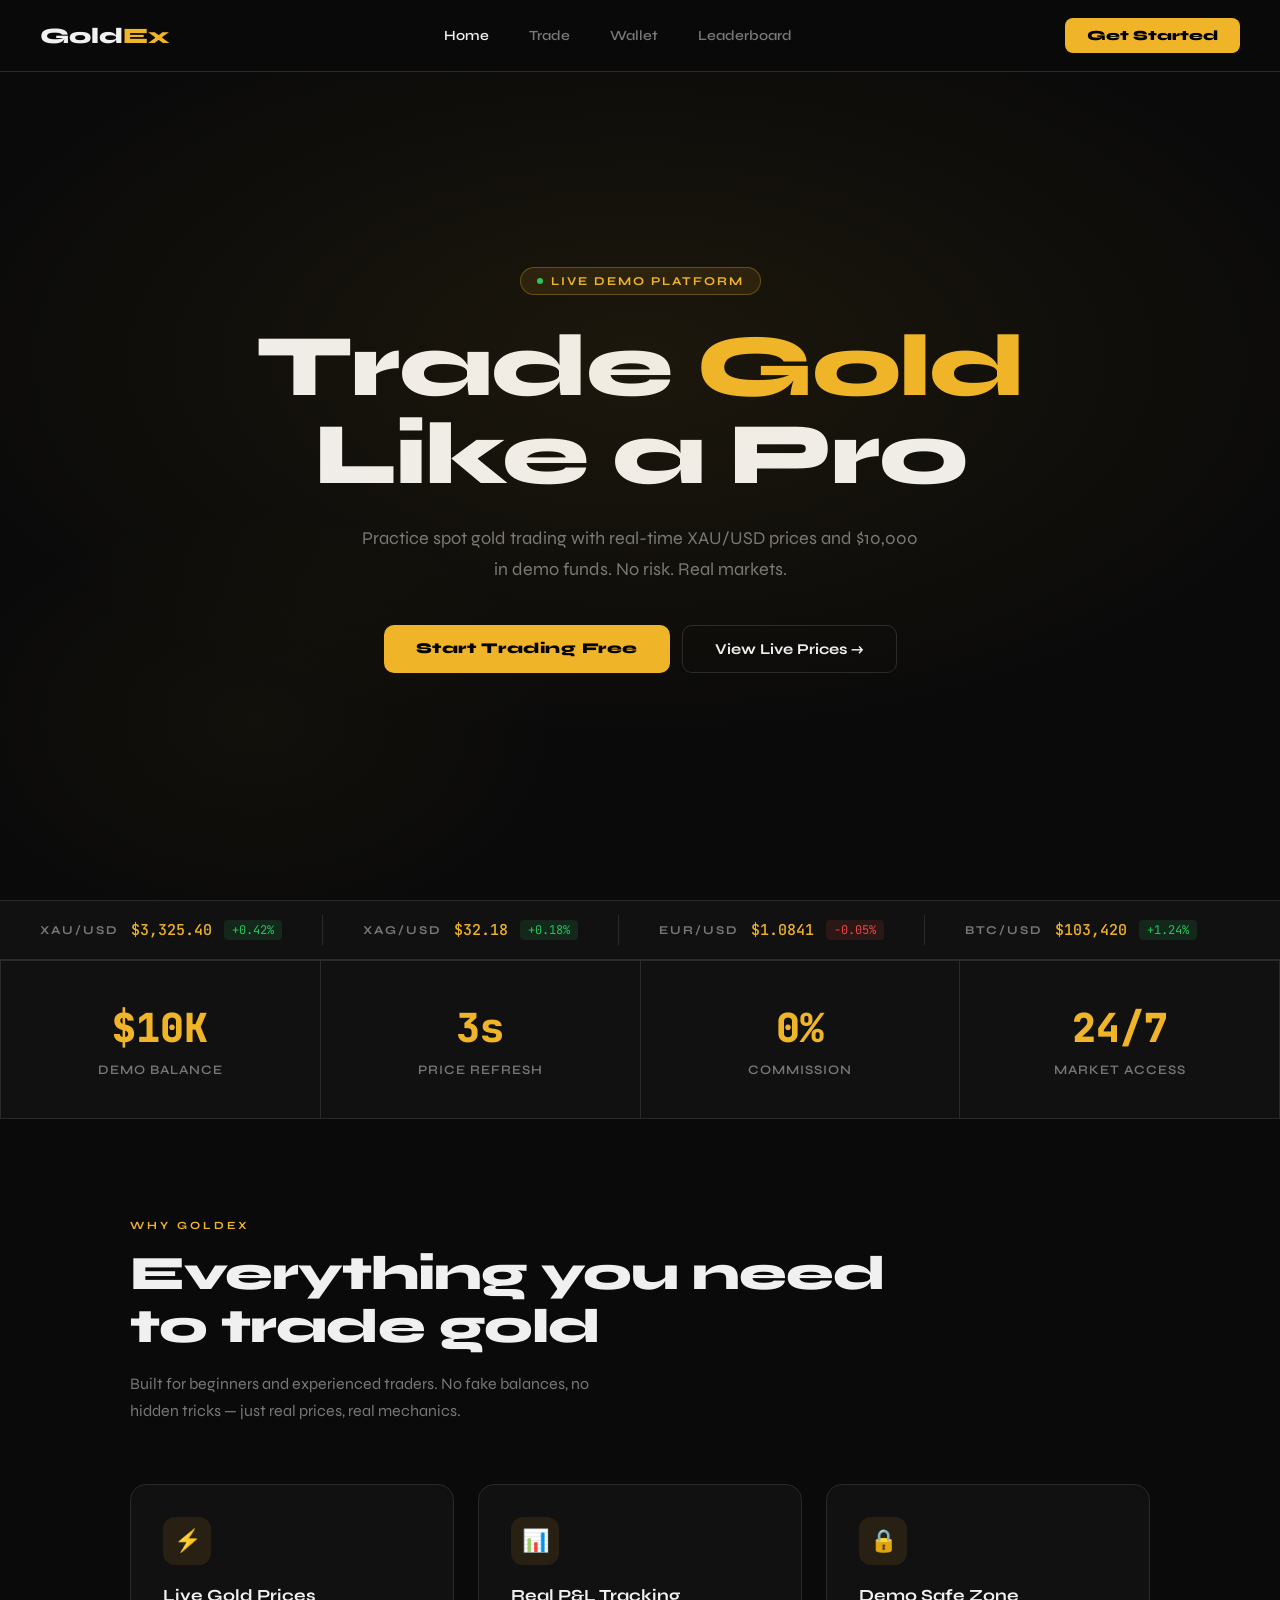
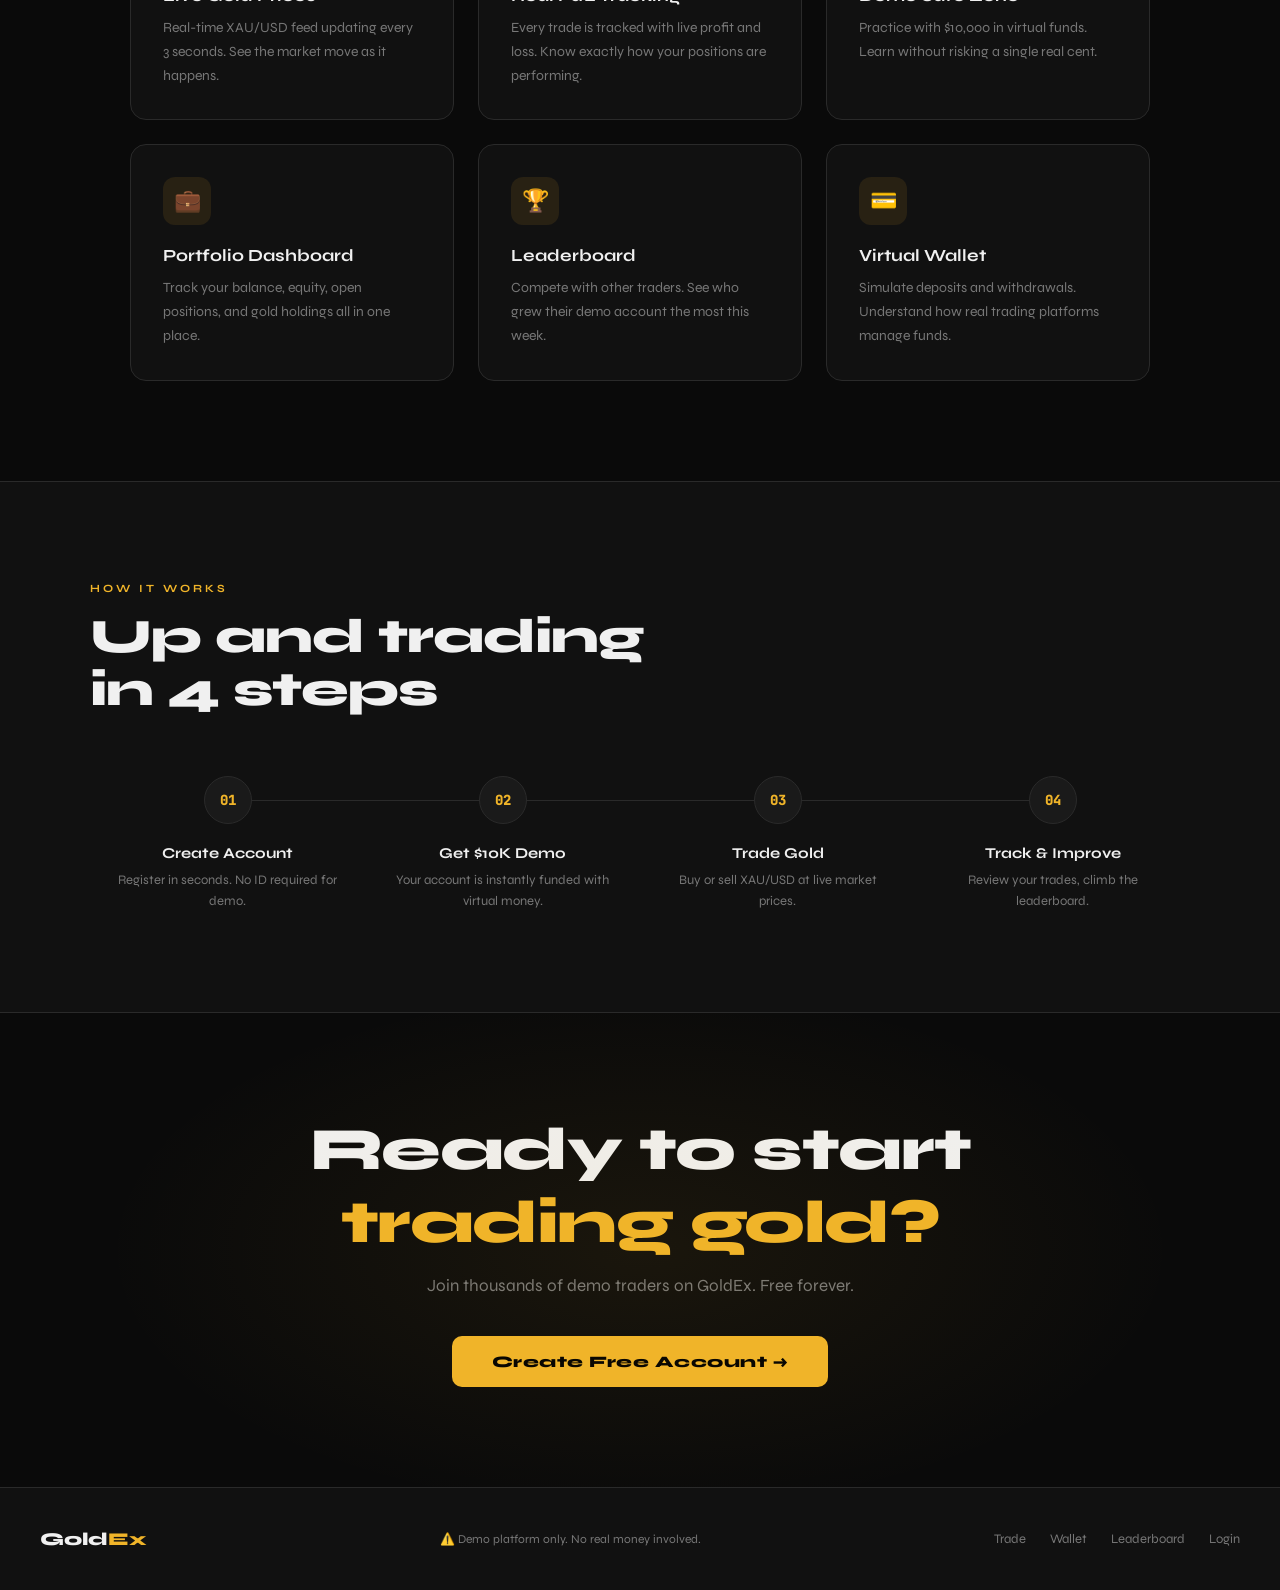
==== index.html @ b5ee6790 "Add files via upload" ====
<!DOCTYPE html>
<html lang="en">
<head>
<meta charset="UTF-8">
<meta name="viewport" content="width=device-width, initial-scale=1.0">
<title>GoldEx — Trade Gold. Build Wealth.</title>
<link href="https://fonts.googleapis.com/css2?family=Syne:wght@400;600;700;800&family=JetBrains+Mono:wght@400;500&display=swap" rel="stylesheet">
<style>
:root{--gold:#F0B429;--gold-dim:#8a6a00;--gold-light:#FFD97D;--bg:#0a0a0a;--bg2:#111111;--bg3:#1a1a1a;--bg4:#242424;--border:#2a2a2a;--text:#f0f0f0;--text-dim:#777;--green:#22c55e;--red:#ef4444;}
*{margin:0;padding:0;box-sizing:border-box;}
body{background:var(--bg);color:var(--text);font-family:'Syne',sans-serif;overflow-x:hidden;}

/* NAV */
nav{display:flex;align-items:center;justify-content:space-between;padding:18px 40px;border-bottom:1px solid var(--border);background:rgba(10,10,10,0.95);position:fixed;top:0;left:0;right:0;z-index:100;backdrop-filter:blur(10px);}
.logo{font-size:22px;font-weight:800;text-decoration:none;color:var(--text);}
.logo span{color:var(--gold);}
.nav-links{display:flex;align-items:center;gap:8px;}
.nav-link{color:var(--text-dim);text-decoration:none;padding:8px 16px;border-radius:8px;font-size:14px;font-weight:600;transition:all 0.2s;}
.nav-link:hover{color:var(--text);background:var(--bg3);}
.nav-link.active{color:var(--text);}
.nav-cta{background:var(--gold);color:#000;padding:9px 22px;border-radius:8px;font-size:14px;font-weight:800;text-decoration:none;transition:all 0.2s;}
.nav-cta:hover{background:var(--gold-light);}

/* HERO */
.hero{min-height:100vh;display:flex;flex-direction:column;align-items:center;justify-content:center;text-align:center;padding:120px 40px 80px;position:relative;overflow:hidden;}
.hero-bg{position:absolute;inset:0;background:radial-gradient(ellipse 80% 60% at 50% 40%,rgba(240,180,41,0.08),transparent 70%);pointer-events:none;}
.hero-bg2{position:absolute;inset:0;background:radial-gradient(ellipse 40% 40% at 20% 80%,rgba(240,180,41,0.04),transparent 60%);pointer-events:none;}
.hero-tag{display:inline-flex;align-items:center;gap:8px;background:rgba(240,180,41,0.1);border:1px solid rgba(240,180,41,0.3);padding:6px 16px;border-radius:20px;font-size:12px;font-weight:700;letter-spacing:2px;color:var(--gold);margin-bottom:28px;}
.live-dot{width:6px;height:6px;border-radius:50%;background:var(--green);animation:pulse 2s infinite;}
@keyframes pulse{0%,100%{opacity:1;}50%{opacity:0.2;}}
.hero h1{font-size:clamp(42px,7vw,88px);font-weight:800;line-height:1.0;letter-spacing:-2px;margin-bottom:24px;max-width:900px;}
.hero h1 span{color:var(--gold);}
.hero p{font-size:18px;color:var(--text-dim);max-width:560px;line-height:1.7;margin-bottom:40px;}
.hero-btns{display:flex;gap:12px;flex-wrap:wrap;justify-content:center;}
.btn-primary{background:var(--gold);color:#000;padding:14px 32px;border-radius:10px;font-size:15px;font-weight:800;text-decoration:none;transition:all 0.2s;letter-spacing:0.5px;}
.btn-primary:hover{background:var(--gold-light);transform:translateY(-2px);}
.btn-secondary{background:transparent;color:var(--text);padding:14px 32px;border-radius:10px;font-size:15px;font-weight:700;text-decoration:none;border:1px solid var(--border);transition:all 0.2s;}
.btn-secondary:hover{border-color:var(--gold);color:var(--gold);}

/* LIVE TICKER */
.ticker-bar{background:var(--bg2);border-top:1px solid var(--border);border-bottom:1px solid var(--border);padding:14px 40px;display:flex;align-items:center;gap:40px;overflow:hidden;}
.ticker-item{display:flex;align-items:center;gap:12px;white-space:nowrap;}
.ticker-sym{font-size:12px;font-weight:700;letter-spacing:2px;color:var(--text-dim);}
.ticker-price{font-family:'JetBrains Mono',monospace;font-size:15px;font-weight:500;color:var(--gold);}
.ticker-chg{font-family:'JetBrains Mono',monospace;font-size:12px;padding:2px 8px;border-radius:4px;}
.ticker-chg.up{background:rgba(34,197,94,0.12);color:var(--green);}
.ticker-chg.dn{background:rgba(239,68,68,0.12);color:var(--red);}
.ticker-div{width:1px;height:30px;background:var(--border);}

/* STATS */
.stats{display:grid;grid-template-columns:repeat(4,1fr);gap:1px;background:var(--border);border:1px solid var(--border);}
.stat{background:var(--bg2);padding:40px;text-align:center;}
.stat-val{font-size:40px;font-weight:800;color:var(--gold);font-family:'JetBrains Mono',monospace;margin-bottom:8px;}
.stat-label{font-size:13px;color:var(--text-dim);font-weight:600;letter-spacing:1px;}

/* FEATURES */
.section{padding:100px 40px;max-width:1100px;margin:0 auto;}
.section-tag{font-size:11px;font-weight:700;letter-spacing:3px;color:var(--gold);text-transform:uppercase;margin-bottom:16px;}
.section-title{font-size:clamp(28px,4vw,48px);font-weight:800;letter-spacing:-1px;margin-bottom:16px;line-height:1.1;}
.section-sub{font-size:16px;color:var(--text-dim);max-width:500px;line-height:1.7;margin-bottom:60px;}
.features-grid{display:grid;grid-template-columns:repeat(3,1fr);gap:24px;}
.feature-card{background:var(--bg2);border:1px solid var(--border);border-radius:16px;padding:32px;transition:all 0.3s;}
.feature-card:hover{border-color:var(--gold-dim);transform:translateY(-4px);}
.feature-icon{width:48px;height:48px;background:rgba(240,180,41,0.1);border-radius:12px;display:flex;align-items:center;justify-content:center;font-size:22px;margin-bottom:20px;}
.feature-card h3{font-size:17px;font-weight:700;margin-bottom:10px;}
.feature-card p{font-size:14px;color:var(--text-dim);line-height:1.7;}

/* HOW IT WORKS */
.how{background:var(--bg2);padding:100px 40px;border-top:1px solid var(--border);border-bottom:1px solid var(--border);}
.how-inner{max-width:1100px;margin:0 auto;}
.steps{display:grid;grid-template-columns:repeat(4,1fr);gap:0;margin-top:60px;position:relative;}
.steps::before{content:'';position:absolute;top:24px;left:12.5%;right:12.5%;height:1px;background:var(--border);}
.step{text-align:center;padding:0 20px;position:relative;}
.step-num{width:48px;height:48px;border-radius:50%;background:var(--bg3);border:1px solid var(--border);display:flex;align-items:center;justify-content:center;font-size:14px;font-weight:800;font-family:'JetBrains Mono',monospace;margin:0 auto 20px;position:relative;z-index:1;color:var(--gold);}
.step h4{font-size:15px;font-weight:700;margin-bottom:8px;}
.step p{font-size:13px;color:var(--text-dim);line-height:1.6;}

/* CTA */
.cta-section{padding:100px 40px;text-align:center;position:relative;overflow:hidden;}
.cta-section::before{content:'';position:absolute;inset:0;background:radial-gradient(ellipse 60% 80% at 50% 50%,rgba(240,180,41,0.07),transparent 70%);}
.cta-section h2{font-size:clamp(32px,5vw,60px);font-weight:800;letter-spacing:-1.5px;margin-bottom:16px;}
.cta-section p{font-size:17px;color:var(--text-dim);margin-bottom:40px;}

/* FOOTER */
footer{background:var(--bg2);border-top:1px solid var(--border);padding:40px;display:flex;align-items:center;justify-content:space-between;flex-wrap:wrap;gap:16px;}
.footer-logo{font-size:18px;font-weight:800;}.footer-logo span{color:var(--gold);}
.footer-note{font-size:12px;color:var(--text-dim);}
.footer-links{display:flex;gap:24px;}
.footer-links a{font-size:13px;color:var(--text-dim);text-decoration:none;transition:color 0.2s;}
.footer-links a:hover{color:var(--gold);}

@media(max-width:768px){
  nav{padding:16px 20px;}
  .nav-links .nav-link{display:none;}
  .hero{padding:100px 20px 60px;}
  .stats{grid-template-columns:repeat(2,1fr);}
  .features-grid{grid-template-columns:1fr;}
  .steps{grid-template-columns:1fr 1fr;}
  .steps::before{display:none;}
  .section{padding:60px 20px;}
  .ticker-bar{padding:14px 20px;gap:20px;}
}
</style>
</head>
<body>

<nav>
  <a href="index.html" class="logo">Gold<span>Ex</span></a>
  <div class="nav-links">
    <a href="index.html" class="nav-link active">Home</a>
    <a href="trade.html" class="nav-link">Trade</a>
    <a href="wallet.html" class="nav-link">Wallet</a>
    <a href="leaderboard.html" class="nav-link">Leaderboard</a>
  </div>
  <a href="login.html" class="nav-cta">Get Started</a>
</nav>

<!-- HERO -->
<section class="hero">
  <div class="hero-bg"></div>
  <div class="hero-bg2"></div>
  <div class="hero-tag"><span class="live-dot"></span>LIVE DEMO PLATFORM</div>
  <h1>Trade <span>Gold</span><br>Like a Pro</h1>
  <p>Practice spot gold trading with real-time XAU/USD prices and $10,000 in demo funds. No risk. Real markets.</p>
  <div class="hero-btns">
    <a href="login.html" class="btn-primary">Start Trading Free</a>
    <a href="trade.html" class="btn-secondary">View Live Prices →</a>
  </div>
</section>

<!-- TICKER -->
<div class="ticker-bar">
  <div class="ticker-item">
    <span class="ticker-sym">XAU/USD</span>
    <span class="ticker-price" id="t1">$3,325.40</span>
    <span class="ticker-chg up" id="t1c">+0.42%</span>
  </div>
  <div class="ticker-div"></div>
  <div class="ticker-item">
    <span class="ticker-sym">XAG/USD</span>
    <span class="ticker-price">$32.18</span>
    <span class="ticker-chg up">+0.18%</span>
  </div>
  <div class="ticker-div"></div>
  <div class="ticker-item">
    <span class="ticker-sym">EUR/USD</span>
    <span class="ticker-price">$1.0841</span>
    <span class="ticker-chg dn">−0.05%</span>
  </div>
  <div class="ticker-div"></div>
  <div class="ticker-item">
    <span class="ticker-sym">BTC/USD</span>
    <span class="ticker-price">$103,420</span>
    <span class="ticker-chg up">+1.24%</span>
  </div>
</div>

<!-- STATS -->
<div class="stats">
  <div class="stat"><div class="stat-val">$10K</div><div class="stat-label">DEMO BALANCE</div></div>
  <div class="stat"><div class="stat-val">3s</div><div class="stat-label">PRICE REFRESH</div></div>
  <div class="stat"><div class="stat-val">0%</div><div class="stat-label">COMMISSION</div></div>
  <div class="stat"><div class="stat-val">24/7</div><div class="stat-label">MARKET ACCESS</div></div>
</div>

<!-- FEATURES -->
<div style="background:var(--bg);">
<div class="section">
  <div class="section-tag">Why GoldEx</div>
  <h2 class="section-title">Everything you need<br>to trade gold</h2>
  <p class="section-sub">Built for beginners and experienced traders. No fake balances, no hidden tricks — just real prices, real mechanics.</p>
  <div class="features-grid">
    <div class="feature-card">
      <div class="feature-icon">⚡</div>
      <h3>Live Gold Prices</h3>
      <p>Real-time XAU/USD feed updating every 3 seconds. See the market move as it happens.</p>
    </div>
    <div class="feature-card">
      <div class="feature-icon">📊</div>
      <h3>Real P&L Tracking</h3>
      <p>Every trade is tracked with live profit and loss. Know exactly how your positions are performing.</p>
    </div>
    <div class="feature-card">
      <div class="feature-icon">🔒</div>
      <h3>Demo Safe Zone</h3>
      <p>Practice with $10,000 in virtual funds. Learn without risking a single real cent.</p>
    </div>
    <div class="feature-card">
      <div class="feature-icon">💼</div>
      <h3>Portfolio Dashboard</h3>
      <p>Track your balance, equity, open positions, and gold holdings all in one place.</p>
    </div>
    <div class="feature-card">
      <div class="feature-icon">🏆</div>
      <h3>Leaderboard</h3>
      <p>Compete with other traders. See who grew their demo account the most this week.</p>
    </div>
    <div class="feature-card">
      <div class="feature-icon">💳</div>
      <h3>Virtual Wallet</h3>
      <p>Simulate deposits and withdrawals. Understand how real trading platforms manage funds.</p>
    </div>
  </div>
</div>
</div>

<!-- HOW IT WORKS -->
<div class="how">
  <div class="how-inner">
    <div class="section-tag">How It Works</div>
    <h2 class="section-title">Up and trading<br>in 4 steps</h2>
    <div class="steps">
      <div class="step">
        <div class="step-num">01</div>
        <h4>Create Account</h4>
        <p>Register in seconds. No ID required for demo.</p>
      </div>
      <div class="step">
        <div class="step-num">02</div>
        <h4>Get $10K Demo</h4>
        <p>Your account is instantly funded with virtual money.</p>
      </div>
      <div class="step">
        <div class="step-num">03</div>
        <h4>Trade Gold</h4>
        <p>Buy or sell XAU/USD at live market prices.</p>
      </div>
      <div class="step">
        <div class="step-num">04</div>
        <h4>Track & Improve</h4>
        <p>Review your trades, climb the leaderboard.</p>
      </div>
    </div>
  </div>
</div>

<!-- CTA -->
<div class="cta-section">
  <h2>Ready to start<br><span style="color:var(--gold)">trading gold?</span></h2>
  <p>Join thousands of demo traders on GoldEx. Free forever.</p>
  <a href="login.html" class="btn-primary" style="display:inline-block;font-size:16px;padding:16px 40px;">Create Free Account →</a>
</div>

<footer>
  <div class="footer-logo">Gold<span>Ex</span></div>
  <div class="footer-note">⚠️ Demo platform only. No real money involved.</div>
  <div class="footer-links">
    <a href="trade.html">Trade</a>
    <a href="wallet.html">Wallet</a>
    <a href="leaderboard.html">Leaderboard</a>
    <a href="login.html">Login</a>
  </div>
</footer>

<script>
// Animate live ticker
async function updateTicker(){
  try{
    const r=await fetch('https://metals.live/api/spot',{signal:AbortSignal.timeout(3000)});
    const d=await r.json();
    const g=d.find(x=>(x.symbol||'').toUpperCase()==='XAU'||(x.name||'').toLowerCase().includes('gold'));
    if(g){
      const p=parseFloat(g.price||g.bid||g.ask);
      if(p>100){
        document.getElementById('t1').textContent='$'+p.toLocaleString('en-US',{minimumFractionDigits:2,maximumFractionDigits:2});
      }
    }
  }catch(e){}
}
updateTicker();
setInterval(updateTicker,5000);
</script>
</body>
</html>
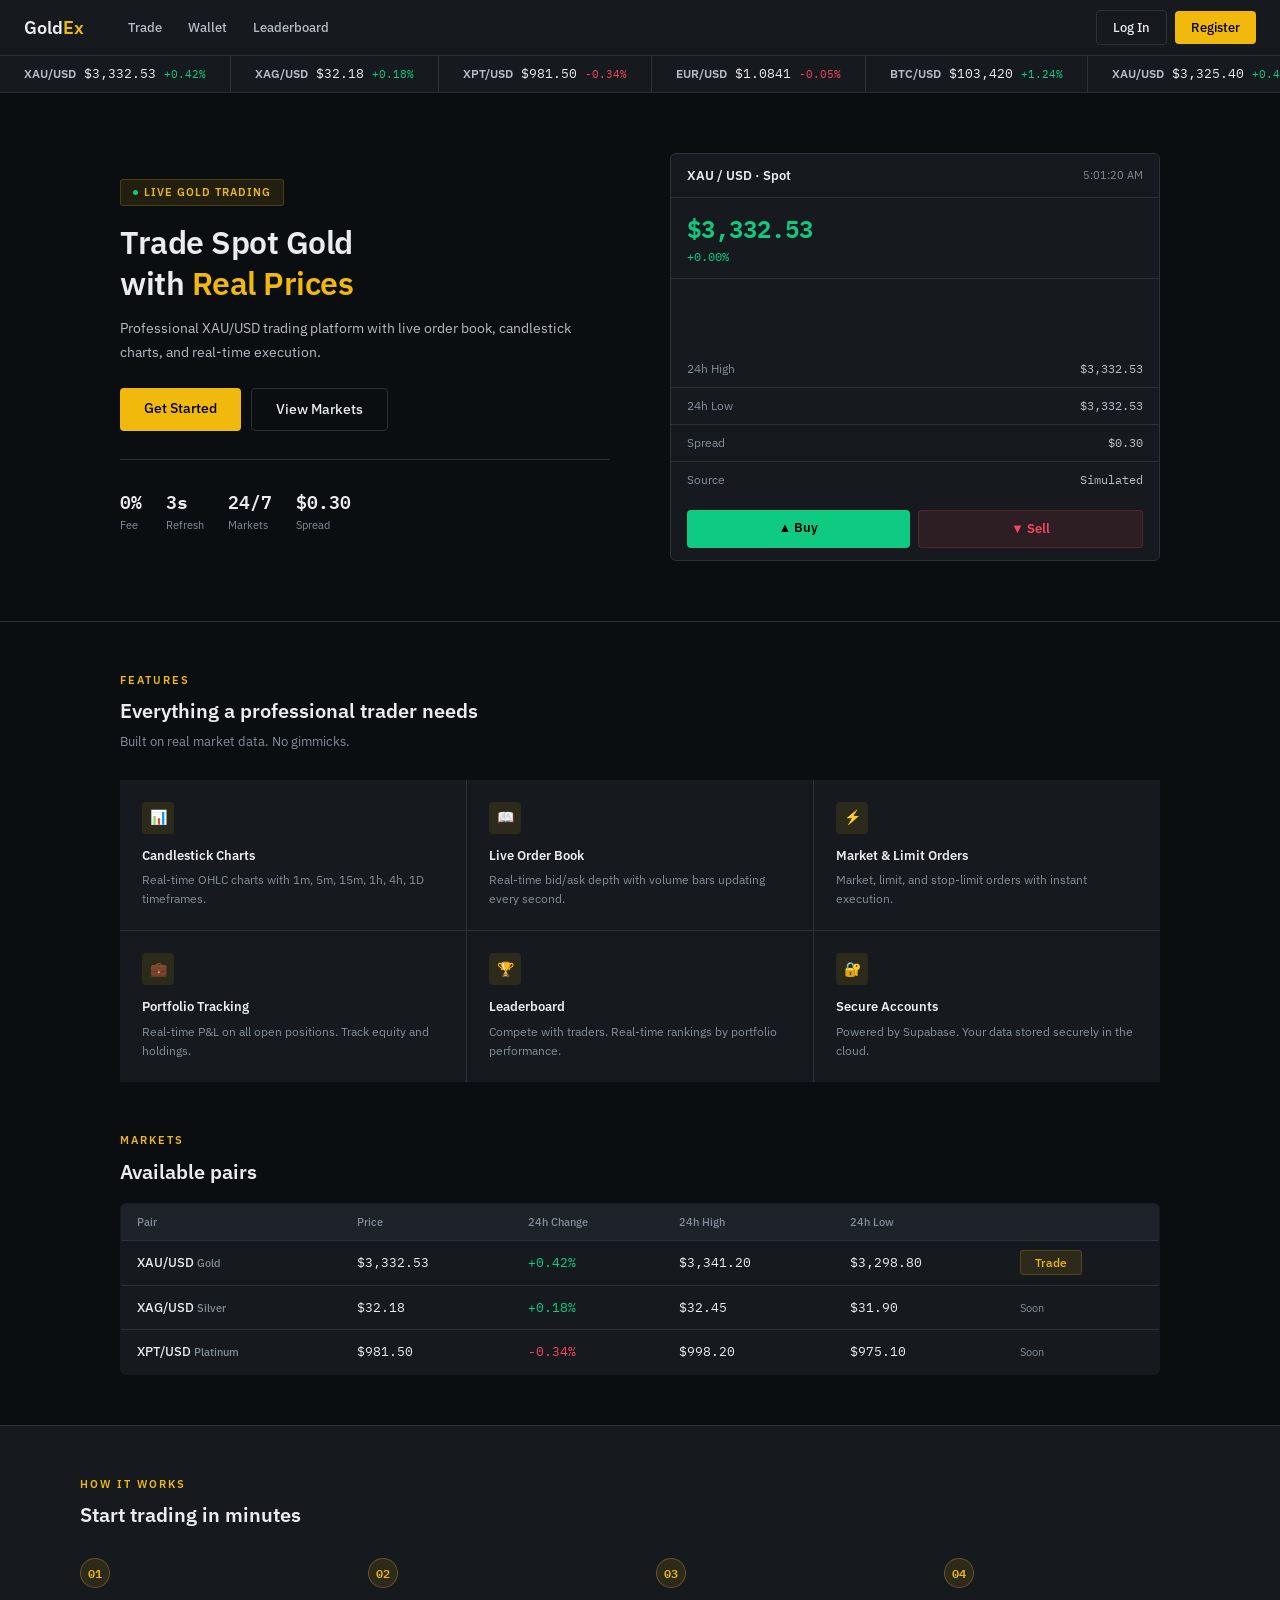
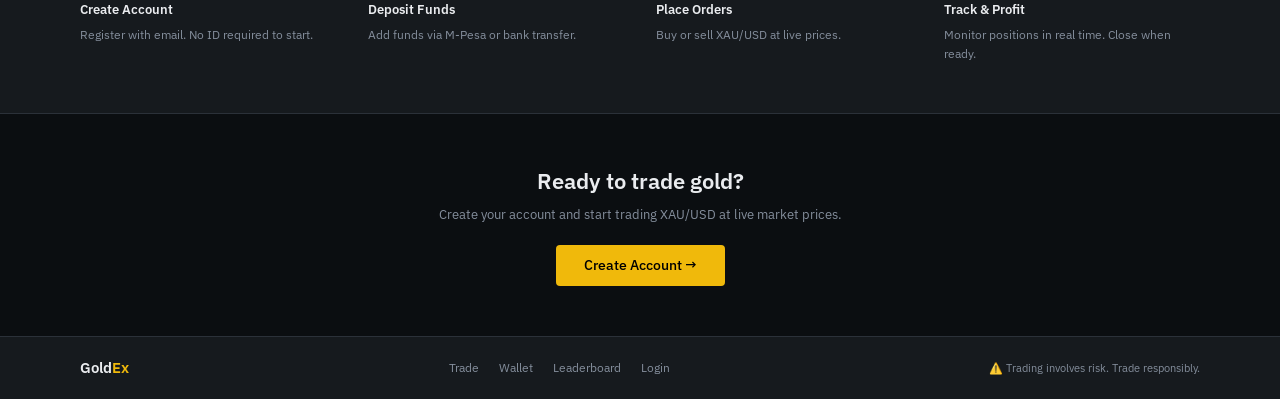
==== commit 6a2c7e5f: "Add admin panel" ====
--- a/index.html
+++ b/index.html
@@ -3,272 +3,248 @@
 <head>
 <meta charset="UTF-8">
 <meta name="viewport" content="width=device-width, initial-scale=1.0">
-<title>GoldEx — Trade Gold. Build Wealth.</title>
-<link href="https://fonts.googleapis.com/css2?family=Syne:wght@400;600;700;800&family=JetBrains+Mono:wght@400;500&display=swap" rel="stylesheet">
+<link rel="icon" type="image/svg+xml" href="favicon.svg">
+<title>GoldEx — Spot Gold Trading</title>
+<link href="https://fonts.googleapis.com/css2?family=IBM+Plex+Sans:wght@400;500;600&family=IBM+Plex+Mono:wght@400;500&display=swap" rel="stylesheet">
 <style>
-:root{--gold:#F0B429;--gold-dim:#8a6a00;--gold-light:#FFD97D;--bg:#0a0a0a;--bg2:#111111;--bg3:#1a1a1a;--bg4:#242424;--border:#2a2a2a;--text:#f0f0f0;--text-dim:#777;--green:#22c55e;--red:#ef4444;}
+:root{--bg0:#0b0e11;--bg1:#161a1e;--bg2:#1e2329;--bg3:#2b3139;--border:#2b3139;--text:#eaecef;--text2:#b7bdc6;--text3:#848e9c;--yellow:#f0b90b;--yellow2:#d4a017;--green:#0ecb81;--red:#f6465d;}
 *{margin:0;padding:0;box-sizing:border-box;}
-body{background:var(--bg);color:var(--text);font-family:'Syne',sans-serif;overflow-x:hidden;}
-
-/* NAV */
-nav{display:flex;align-items:center;justify-content:space-between;padding:18px 40px;border-bottom:1px solid var(--border);background:rgba(10,10,10,0.95);position:fixed;top:0;left:0;right:0;z-index:100;backdrop-filter:blur(10px);}
-.logo{font-size:22px;font-weight:800;text-decoration:none;color:var(--text);}
-.logo span{color:var(--gold);}
-.nav-links{display:flex;align-items:center;gap:8px;}
-.nav-link{color:var(--text-dim);text-decoration:none;padding:8px 16px;border-radius:8px;font-size:14px;font-weight:600;transition:all 0.2s;}
-.nav-link:hover{color:var(--text);background:var(--bg3);}
-.nav-link.active{color:var(--text);}
-.nav-cta{background:var(--gold);color:#000;padding:9px 22px;border-radius:8px;font-size:14px;font-weight:800;text-decoration:none;transition:all 0.2s;}
-.nav-cta:hover{background:var(--gold-light);}
-
-/* HERO */
-.hero{min-height:100vh;display:flex;flex-direction:column;align-items:center;justify-content:center;text-align:center;padding:120px 40px 80px;position:relative;overflow:hidden;}
-.hero-bg{position:absolute;inset:0;background:radial-gradient(ellipse 80% 60% at 50% 40%,rgba(240,180,41,0.08),transparent 70%);pointer-events:none;}
-.hero-bg2{position:absolute;inset:0;background:radial-gradient(ellipse 40% 40% at 20% 80%,rgba(240,180,41,0.04),transparent 60%);pointer-events:none;}
-.hero-tag{display:inline-flex;align-items:center;gap:8px;background:rgba(240,180,41,0.1);border:1px solid rgba(240,180,41,0.3);padding:6px 16px;border-radius:20px;font-size:12px;font-weight:700;letter-spacing:2px;color:var(--gold);margin-bottom:28px;}
-.live-dot{width:6px;height:6px;border-radius:50%;background:var(--green);animation:pulse 2s infinite;}
-@keyframes pulse{0%,100%{opacity:1;}50%{opacity:0.2;}}
-.hero h1{font-size:clamp(42px,7vw,88px);font-weight:800;line-height:1.0;letter-spacing:-2px;margin-bottom:24px;max-width:900px;}
-.hero h1 span{color:var(--gold);}
-.hero p{font-size:18px;color:var(--text-dim);max-width:560px;line-height:1.7;margin-bottom:40px;}
-.hero-btns{display:flex;gap:12px;flex-wrap:wrap;justify-content:center;}
-.btn-primary{background:var(--gold);color:#000;padding:14px 32px;border-radius:10px;font-size:15px;font-weight:800;text-decoration:none;transition:all 0.2s;letter-spacing:0.5px;}
-.btn-primary:hover{background:var(--gold-light);transform:translateY(-2px);}
-.btn-secondary{background:transparent;color:var(--text);padding:14px 32px;border-radius:10px;font-size:15px;font-weight:700;text-decoration:none;border:1px solid var(--border);transition:all 0.2s;}
-.btn-secondary:hover{border-color:var(--gold);color:var(--gold);}
-
-/* LIVE TICKER */
-.ticker-bar{background:var(--bg2);border-top:1px solid var(--border);border-bottom:1px solid var(--border);padding:14px 40px;display:flex;align-items:center;gap:40px;overflow:hidden;}
-.ticker-item{display:flex;align-items:center;gap:12px;white-space:nowrap;}
-.ticker-sym{font-size:12px;font-weight:700;letter-spacing:2px;color:var(--text-dim);}
-.ticker-price{font-family:'JetBrains Mono',monospace;font-size:15px;font-weight:500;color:var(--gold);}
-.ticker-chg{font-family:'JetBrains Mono',monospace;font-size:12px;padding:2px 8px;border-radius:4px;}
-.ticker-chg.up{background:rgba(34,197,94,0.12);color:var(--green);}
-.ticker-chg.dn{background:rgba(239,68,68,0.12);color:var(--red);}
-.ticker-div{width:1px;height:30px;background:var(--border);}
-
-/* STATS */
-.stats{display:grid;grid-template-columns:repeat(4,1fr);gap:1px;background:var(--border);border:1px solid var(--border);}
-.stat{background:var(--bg2);padding:40px;text-align:center;}
-.stat-val{font-size:40px;font-weight:800;color:var(--gold);font-family:'JetBrains Mono',monospace;margin-bottom:8px;}
-.stat-label{font-size:13px;color:var(--text-dim);font-weight:600;letter-spacing:1px;}
-
-/* FEATURES */
-.section{padding:100px 40px;max-width:1100px;margin:0 auto;}
-.section-tag{font-size:11px;font-weight:700;letter-spacing:3px;color:var(--gold);text-transform:uppercase;margin-bottom:16px;}
-.section-title{font-size:clamp(28px,4vw,48px);font-weight:800;letter-spacing:-1px;margin-bottom:16px;line-height:1.1;}
-.section-sub{font-size:16px;color:var(--text-dim);max-width:500px;line-height:1.7;margin-bottom:60px;}
-.features-grid{display:grid;grid-template-columns:repeat(3,1fr);gap:24px;}
-.feature-card{background:var(--bg2);border:1px solid var(--border);border-radius:16px;padding:32px;transition:all 0.3s;}
-.feature-card:hover{border-color:var(--gold-dim);transform:translateY(-4px);}
-.feature-icon{width:48px;height:48px;background:rgba(240,180,41,0.1);border-radius:12px;display:flex;align-items:center;justify-content:center;font-size:22px;margin-bottom:20px;}
-.feature-card h3{font-size:17px;font-weight:700;margin-bottom:10px;}
-.feature-card p{font-size:14px;color:var(--text-dim);line-height:1.7;}
-
-/* HOW IT WORKS */
-.how{background:var(--bg2);padding:100px 40px;border-top:1px solid var(--border);border-bottom:1px solid var(--border);}
-.how-inner{max-width:1100px;margin:0 auto;}
-.steps{display:grid;grid-template-columns:repeat(4,1fr);gap:0;margin-top:60px;position:relative;}
-.steps::before{content:'';position:absolute;top:24px;left:12.5%;right:12.5%;height:1px;background:var(--border);}
-.step{text-align:center;padding:0 20px;position:relative;}
-.step-num{width:48px;height:48px;border-radius:50%;background:var(--bg3);border:1px solid var(--border);display:flex;align-items:center;justify-content:center;font-size:14px;font-weight:800;font-family:'JetBrains Mono',monospace;margin:0 auto 20px;position:relative;z-index:1;color:var(--gold);}
-.step h4{font-size:15px;font-weight:700;margin-bottom:8px;}
-.step p{font-size:13px;color:var(--text-dim);line-height:1.6;}
-
-/* CTA */
-.cta-section{padding:100px 40px;text-align:center;position:relative;overflow:hidden;}
-.cta-section::before{content:'';position:absolute;inset:0;background:radial-gradient(ellipse 60% 80% at 50% 50%,rgba(240,180,41,0.07),transparent 70%);}
-.cta-section h2{font-size:clamp(32px,5vw,60px);font-weight:800;letter-spacing:-1.5px;margin-bottom:16px;}
-.cta-section p{font-size:17px;color:var(--text-dim);margin-bottom:40px;}
-
-/* FOOTER */
-footer{background:var(--bg2);border-top:1px solid var(--border);padding:40px;display:flex;align-items:center;justify-content:space-between;flex-wrap:wrap;gap:16px;}
-.footer-logo{font-size:18px;font-weight:800;}.footer-logo span{color:var(--gold);}
-.footer-note{font-size:12px;color:var(--text-dim);}
-.footer-links{display:flex;gap:24px;}
-.footer-links a{font-size:13px;color:var(--text-dim);text-decoration:none;transition:color 0.2s;}
-.footer-links a:hover{color:var(--gold);}
-
-@media(max-width:768px){
-  nav{padding:16px 20px;}
-  .nav-links .nav-link{display:none;}
-  .hero{padding:100px 20px 60px;}
-  .stats{grid-template-columns:repeat(2,1fr);}
-  .features-grid{grid-template-columns:1fr;}
-  .steps{grid-template-columns:1fr 1fr;}
-  .steps::before{display:none;}
-  .section{padding:60px 20px;}
-  .ticker-bar{padding:14px 20px;gap:20px;}
-}
+body{background:var(--bg0);color:var(--text);font-family:'IBM Plex Sans',sans-serif;font-size:14px;line-height:1.5;}
+nav{display:flex;align-items:center;height:56px;padding:0 24px;background:var(--bg1);border-bottom:1px solid var(--border);position:sticky;top:0;z-index:100;gap:32px;}
+.logo{font-size:18px;font-weight:600;text-decoration:none;color:var(--text);}
+.logo .g{color:var(--yellow);}
+.nav-links{display:flex;align-items:center;gap:2px;}
+.nav-link{color:var(--text2);text-decoration:none;padding:6px 12px;border-radius:4px;font-size:13px;font-weight:500;transition:all 0.15s;}
+.nav-link:hover{color:var(--text);background:var(--bg2);}
+.nav-right{margin-left:auto;display:flex;align-items:center;gap:8px;}
+.btn{padding:7px 16px;border-radius:4px;font-size:13px;font-weight:500;cursor:pointer;font-family:'IBM Plex Sans',sans-serif;transition:all 0.15s;border:none;text-decoration:none;display:inline-block;}
+.btn.outline{background:transparent;color:var(--text);border:1px solid var(--border);}
+.btn.outline:hover{border-color:var(--yellow);color:var(--yellow);}
+.btn.fill{background:var(--yellow);color:#000;}
+.btn.fill:hover{background:var(--yellow2);}
+.ticker{background:var(--bg1);border-bottom:1px solid var(--border);overflow:hidden;white-space:nowrap;}
+.ticker-inner{display:inline-flex;animation:scroll 30s linear infinite;}
+@keyframes scroll{0%{transform:translateX(0);}100%{transform:translateX(-50%);}}
+.tick-item{display:inline-flex;align-items:center;gap:8px;padding:8px 24px;border-right:1px solid var(--border);}
+.tick-sym{font-size:12px;font-weight:600;color:var(--text2);}
+.tick-price{font-size:13px;font-family:'IBM Plex Mono',monospace;}
+.tick-chg{font-size:11px;font-family:'IBM Plex Mono',monospace;}
+.tick-chg.up{color:var(--green);}
+.tick-chg.dn{color:var(--red);}
+.hero{display:grid;grid-template-columns:1fr 1fr;gap:60px;align-items:center;padding:60px 80px;max-width:1200px;margin:0 auto;}
+.hero-tag{display:inline-flex;align-items:center;gap:6px;background:rgba(240,185,11,0.1);border:1px solid rgba(240,185,11,0.2);padding:4px 12px;border-radius:3px;font-size:11px;font-weight:600;letter-spacing:1px;color:var(--yellow);margin-bottom:16px;text-transform:uppercase;}
+.live-dot{width:5px;height:5px;border-radius:50%;background:var(--green);animation:blink 2s infinite;display:inline-block;}
+@keyframes blink{0%,100%{opacity:1;}50%{opacity:0.2;}}
+.hero h1{font-size:32px;font-weight:600;line-height:1.3;letter-spacing:-0.5px;margin-bottom:12px;}
+.hero h1 span{color:var(--yellow);}
+.hero p{font-size:14px;color:var(--text2);line-height:1.7;margin-bottom:24px;max-width:460px;}
+.hero-btns{display:flex;gap:10px;}
+.hero-stats{display:flex;gap:24px;margin-top:28px;padding-top:28px;border-top:1px solid var(--border);}
+.hero-stat .val{font-size:18px;font-weight:600;font-family:'IBM Plex Mono',monospace;}
+.hero-stat .label{font-size:11px;color:var(--text3);margin-top:2px;}
+.price-widget{background:var(--bg1);border:1px solid var(--border);border-radius:6px;overflow:hidden;}
+.pw-header{padding:12px 16px;border-bottom:1px solid var(--border);display:flex;justify-content:space-between;align-items:center;}
+.pw-pair{font-size:13px;font-weight:600;}
+.pw-price-wrap{padding:12px 16px;border-bottom:1px solid var(--border);}
+.pw-price{font-size:24px;font-weight:600;font-family:'IBM Plex Mono',monospace;color:var(--green);}
+.pw-chg{font-size:12px;font-family:'IBM Plex Mono',monospace;margin-top:2px;}
+.pw-chg.up{color:var(--green);}
+.pw-chg.dn{color:var(--red);}
+.mini-chart{padding:0 16px 10px;}
+canvas{width:100%!important;}
+.pw-row{display:flex;justify-content:space-between;padding:9px 16px;border-bottom:1px solid var(--border);font-size:12px;}
+.pw-row .k{color:var(--text3);}
+.pw-row .v{font-family:'IBM Plex Mono',monospace;color:var(--text2);}
+.pw-cta{display:flex;gap:8px;padding:12px 16px;}
+.pw-cta a{flex:1;padding:8px;border-radius:4px;text-align:center;font-size:13px;font-weight:600;text-decoration:none;transition:all 0.15s;}
+.pw-cta a.buy{background:var(--green);color:#000;}
+.pw-cta a.sell{background:rgba(246,70,93,0.1);color:var(--red);border:1px solid rgba(246,70,93,0.2);}
+.pw-cta a.sell:hover{background:var(--red);color:#fff;}
+.section{padding:50px 80px;max-width:1200px;margin:0 auto;}
+.section-tag{font-size:11px;font-weight:600;letter-spacing:2px;color:var(--yellow);text-transform:uppercase;margin-bottom:8px;}
+.section-title{font-size:20px;font-weight:600;margin-bottom:6px;}
+.section-sub{font-size:13px;color:var(--text3);margin-bottom:28px;}
+.features{display:grid;grid-template-columns:repeat(3,1fr);gap:1px;background:var(--border);}
+.feature{background:var(--bg1);padding:22px;transition:background 0.15s;}
+.feature:hover{background:var(--bg2);}
+.feature-icon{width:32px;height:32px;background:rgba(240,185,11,0.1);border-radius:4px;display:flex;align-items:center;justify-content:center;font-size:14px;margin-bottom:12px;}
+.feature h3{font-size:13px;font-weight:600;margin-bottom:5px;}
+.feature p{font-size:12px;color:var(--text3);line-height:1.6;}
+.markets-table{width:100%;border-collapse:collapse;background:var(--bg1);border:1px solid var(--border);border-radius:6px;overflow:hidden;}
+.markets-table th{padding:10px 16px;text-align:left;font-size:11px;font-weight:500;color:var(--text3);border-bottom:1px solid var(--border);background:var(--bg2);}
+.markets-table td{padding:12px 16px;font-size:13px;border-bottom:1px solid var(--border);}
+.markets-table tr:last-child td{border-bottom:none;}
+.markets-table tr:hover td{background:var(--bg2);}
+.mono{font-family:'IBM Plex Mono',monospace;}
+.up{color:var(--green);}
+.dn{color:var(--red);}
+.trade-link{padding:4px 14px;border-radius:3px;background:rgba(240,185,11,0.1);color:var(--yellow);border:1px solid rgba(240,185,11,0.2);font-size:12px;font-weight:500;text-decoration:none;transition:all 0.15s;}
+.trade-link:hover{background:var(--yellow);color:#000;}
+.steps-section{background:var(--bg1);border-top:1px solid var(--border);border-bottom:1px solid var(--border);padding:50px 80px;}
+.steps{display:grid;grid-template-columns:repeat(4,1fr);gap:32px;margin-top:28px;}
+.step-num{width:30px;height:30px;border-radius:50%;background:rgba(240,185,11,0.1);border:1px solid rgba(240,185,11,0.3);display:flex;align-items:center;justify-content:center;font-size:12px;font-weight:600;color:var(--yellow);margin-bottom:12px;font-family:'IBM Plex Mono',monospace;}
+.step h4{font-size:13px;font-weight:600;margin-bottom:5px;}
+.step p{font-size:12px;color:var(--text3);line-height:1.6;}
+.cta-section{padding:50px 80px;text-align:center;max-width:1200px;margin:0 auto;}
+.cta-section h2{font-size:22px;font-weight:600;margin-bottom:8px;}
+.cta-section p{font-size:13px;color:var(--text3);margin-bottom:20px;}
+footer{background:var(--bg1);border-top:1px solid var(--border);padding:20px 80px;display:flex;align-items:center;justify-content:space-between;flex-wrap:wrap;gap:12px;}
+.footer-logo{font-size:15px;font-weight:600;}.footer-logo span{color:var(--yellow);}
+.footer-links{display:flex;gap:20px;}
+.footer-links a{font-size:12px;color:var(--text3);text-decoration:none;}
+.footer-links a:hover{color:var(--text);}
+.footer-note{font-size:11px;color:var(--text3);}
+@media(max-width:900px){.hero{grid-template-columns:1fr;padding:32px 20px;gap:28px;}.section{padding:36px 20px;}.steps-section{padding:36px 20px;}.cta-section{padding:36px 20px;}footer{padding:16px 20px;}.features{grid-template-columns:1fr 1fr;}.steps{grid-template-columns:1fr 1fr;}}
 </style>
 </head>
 <body>
-
 <nav>
-  <a href="index.html" class="logo">Gold<span>Ex</span></a>
+  <a href="index.html" class="logo">Gold<span class="g">Ex</span></a>
   <div class="nav-links">
-    <a href="index.html" class="nav-link active">Home</a>
     <a href="trade.html" class="nav-link">Trade</a>
     <a href="wallet.html" class="nav-link">Wallet</a>
     <a href="leaderboard.html" class="nav-link">Leaderboard</a>
   </div>
-  <a href="login.html" class="nav-cta">Get Started</a>
+  <div class="nav-right">
+    <a href="login.html" class="btn outline">Log In</a>
+    <a href="login.html" class="btn fill">Register</a>
+  </div>
 </nav>
 
-<!-- HERO -->
-<section class="hero">
-  <div class="hero-bg"></div>
-  <div class="hero-bg2"></div>
-  <div class="hero-tag"><span class="live-dot"></span>LIVE DEMO PLATFORM</div>
-  <h1>Trade <span>Gold</span><br>Like a Pro</h1>
-  <p>Practice spot gold trading with real-time XAU/USD prices and $10,000 in demo funds. No risk. Real markets.</p>
-  <div class="hero-btns">
-    <a href="login.html" class="btn-primary">Start Trading Free</a>
-    <a href="trade.html" class="btn-secondary">View Live Prices →</a>
-  </div>
-</section>
-
-<!-- TICKER -->
-<div class="ticker-bar">
-  <div class="ticker-item">
-    <span class="ticker-sym">XAU/USD</span>
-    <span class="ticker-price" id="t1">$3,325.40</span>
-    <span class="ticker-chg up" id="t1c">+0.42%</span>
-  </div>
-  <div class="ticker-div"></div>
-  <div class="ticker-item">
-    <span class="ticker-sym">XAG/USD</span>
-    <span class="ticker-price">$32.18</span>
-    <span class="ticker-chg up">+0.18%</span>
-  </div>
-  <div class="ticker-div"></div>
-  <div class="ticker-item">
-    <span class="ticker-sym">EUR/USD</span>
-    <span class="ticker-price">$1.0841</span>
-    <span class="ticker-chg dn">−0.05%</span>
-  </div>
-  <div class="ticker-div"></div>
-  <div class="ticker-item">
-    <span class="ticker-sym">BTC/USD</span>
-    <span class="ticker-price">$103,420</span>
-    <span class="ticker-chg up">+1.24%</span>
-  </div>
-</div>
-
-<!-- STATS -->
-<div class="stats">
-  <div class="stat"><div class="stat-val">$10K</div><div class="stat-label">DEMO BALANCE</div></div>
-  <div class="stat"><div class="stat-val">3s</div><div class="stat-label">PRICE REFRESH</div></div>
-  <div class="stat"><div class="stat-val">0%</div><div class="stat-label">COMMISSION</div></div>
-  <div class="stat"><div class="stat-val">24/7</div><div class="stat-label">MARKET ACCESS</div></div>
-</div>
-
-<!-- FEATURES -->
-<div style="background:var(--bg);">
+<div class="ticker"><div class="ticker-inner">
+  <div class="tick-item"><span class="tick-sym">XAU/USD</span><span class="tick-price" id="t1">$3,325.40</span><span class="tick-chg up">+0.42%</span></div>
+  <div class="tick-item"><span class="tick-sym">XAG/USD</span><span class="tick-price">$32.18</span><span class="tick-chg up">+0.18%</span></div>
+  <div class="tick-item"><span class="tick-sym">XPT/USD</span><span class="tick-price">$981.50</span><span class="tick-chg dn">-0.34%</span></div>
+  <div class="tick-item"><span class="tick-sym">EUR/USD</span><span class="tick-price">$1.0841</span><span class="tick-chg dn">-0.05%</span></div>
+  <div class="tick-item"><span class="tick-sym">BTC/USD</span><span class="tick-price">$103,420</span><span class="tick-chg up">+1.24%</span></div>
+  <div class="tick-item"><span class="tick-sym">XAU/USD</span><span class="tick-price">$3,325.40</span><span class="tick-chg up">+0.42%</span></div>
+  <div class="tick-item"><span class="tick-sym">XAG/USD</span><span class="tick-price">$32.18</span><span class="tick-chg up">+0.18%</span></div>
+  <div class="tick-item"><span class="tick-sym">XPT/USD</span><span class="tick-price">$981.50</span><span class="tick-chg dn">-0.34%</span></div>
+  <div class="tick-item"><span class="tick-sym">EUR/USD</span><span class="tick-price">$1.0841</span><span class="tick-chg dn">-0.05%</span></div>
+  <div class="tick-item"><span class="tick-sym">BTC/USD</span><span class="tick-price">$103,420</span><span class="tick-chg up">+1.24%</span></div>
+</div></div>
+
+<div style="background:var(--bg0);border-bottom:1px solid var(--border);">
+<div class="hero">
+  <div>
+    <div class="hero-tag"><span class="live-dot"></span> Live Gold Trading</div>
+    <h1>Trade Spot Gold<br>with <span>Real Prices</span></h1>
+    <p>Professional XAU/USD trading platform with live order book, candlestick charts, and real-time execution.</p>
+    <div class="hero-btns">
+      <a href="login.html" class="btn fill" style="font-size:14px;padding:10px 24px;">Get Started</a>
+      <a href="trade.html" class="btn outline" style="font-size:14px;padding:10px 24px;">View Markets</a>
+    </div>
+    <div class="hero-stats">
+      <div class="hero-stat"><div class="val">0%</div><div class="label">Fee</div></div>
+      <div class="hero-stat"><div class="val">3s</div><div class="label">Refresh</div></div>
+      <div class="hero-stat"><div class="val">24/7</div><div class="label">Markets</div></div>
+      <div class="hero-stat"><div class="val">$0.30</div><div class="label">Spread</div></div>
+    </div>
+  </div>
+  <div class="price-widget">
+    <div class="pw-header"><span class="pw-pair">XAU / USD · Spot</span><span style="font-size:11px;color:var(--text3);" id="pwTime">—</span></div>
+    <div class="pw-price-wrap">
+      <div class="pw-price" id="pwPrice">Loading...</div>
+      <div class="pw-chg up" id="pwChg">—</div>
+    </div>
+    <div class="mini-chart"><canvas id="miniChart" height="60"></canvas></div>
+    <div class="pw-row"><span class="k">24h High</span><span class="v" id="pwHigh">—</span></div>
+    <div class="pw-row"><span class="k">24h Low</span><span class="v" id="pwLow">—</span></div>
+    <div class="pw-row"><span class="k">Spread</span><span class="v">$0.30</span></div>
+    <div class="pw-row" style="border-bottom:none"><span class="k">Source</span><span class="v" id="pwSrc">Connecting...</span></div>
+    <div class="pw-cta"><a href="login.html" class="buy">▲ Buy</a><a href="login.html" class="sell">▼ Sell</a></div>
+  </div>
+</div>
+</div>
+
 <div class="section">
-  <div class="section-tag">Why GoldEx</div>
-  <h2 class="section-title">Everything you need<br>to trade gold</h2>
-  <p class="section-sub">Built for beginners and experienced traders. No fake balances, no hidden tricks — just real prices, real mechanics.</p>
-  <div class="features-grid">
-    <div class="feature-card">
-      <div class="feature-icon">⚡</div>
-      <h3>Live Gold Prices</h3>
-      <p>Real-time XAU/USD feed updating every 3 seconds. See the market move as it happens.</p>
-    </div>
-    <div class="feature-card">
-      <div class="feature-icon">📊</div>
-      <h3>Real P&L Tracking</h3>
-      <p>Every trade is tracked with live profit and loss. Know exactly how your positions are performing.</p>
-    </div>
-    <div class="feature-card">
-      <div class="feature-icon">🔒</div>
-      <h3>Demo Safe Zone</h3>
-      <p>Practice with $10,000 in virtual funds. Learn without risking a single real cent.</p>
-    </div>
-    <div class="feature-card">
-      <div class="feature-icon">💼</div>
-      <h3>Portfolio Dashboard</h3>
-      <p>Track your balance, equity, open positions, and gold holdings all in one place.</p>
-    </div>
-    <div class="feature-card">
-      <div class="feature-icon">🏆</div>
-      <h3>Leaderboard</h3>
-      <p>Compete with other traders. See who grew their demo account the most this week.</p>
-    </div>
-    <div class="feature-card">
-      <div class="feature-icon">💳</div>
-      <h3>Virtual Wallet</h3>
-      <p>Simulate deposits and withdrawals. Understand how real trading platforms manage funds.</p>
-    </div>
-  </div>
-</div>
-</div>
-
-<!-- HOW IT WORKS -->
-<div class="how">
-  <div class="how-inner">
-    <div class="section-tag">How It Works</div>
-    <h2 class="section-title">Up and trading<br>in 4 steps</h2>
-    <div class="steps">
-      <div class="step">
-        <div class="step-num">01</div>
-        <h4>Create Account</h4>
-        <p>Register in seconds. No ID required for demo.</p>
-      </div>
-      <div class="step">
-        <div class="step-num">02</div>
-        <h4>Get $10K Demo</h4>
-        <p>Your account is instantly funded with virtual money.</p>
-      </div>
-      <div class="step">
-        <div class="step-num">03</div>
-        <h4>Trade Gold</h4>
-        <p>Buy or sell XAU/USD at live market prices.</p>
-      </div>
-      <div class="step">
-        <div class="step-num">04</div>
-        <h4>Track & Improve</h4>
-        <p>Review your trades, climb the leaderboard.</p>
-      </div>
-    </div>
-  </div>
-</div>
-
-<!-- CTA -->
+  <div class="section-tag">Features</div>
+  <div class="section-title">Everything a professional trader needs</div>
+  <div class="section-sub">Built on real market data. No gimmicks.</div>
+  <div class="features">
+    <div class="feature"><div class="feature-icon">📊</div><h3>Candlestick Charts</h3><p>Real-time OHLC charts with 1m, 5m, 15m, 1h, 4h, 1D timeframes.</p></div>
+    <div class="feature"><div class="feature-icon">📖</div><h3>Live Order Book</h3><p>Real-time bid/ask depth with volume bars updating every second.</p></div>
+    <div class="feature"><div class="feature-icon">⚡</div><h3>Market & Limit Orders</h3><p>Market, limit, and stop-limit orders with instant execution.</p></div>
+    <div class="feature"><div class="feature-icon">💼</div><h3>Portfolio Tracking</h3><p>Real-time P&L on all open positions. Track equity and holdings.</p></div>
+    <div class="feature"><div class="feature-icon">🏆</div><h3>Leaderboard</h3><p>Compete with traders. Real-time rankings by portfolio performance.</p></div>
+    <div class="feature"><div class="feature-icon">🔐</div><h3>Secure Accounts</h3><p>Powered by Supabase. Your data stored securely in the cloud.</p></div>
+  </div>
+</div>
+
+<div class="section" style="padding-top:0;">
+  <div class="section-tag">Markets</div>
+  <div class="section-title" style="margin-bottom:16px;">Available pairs</div>
+  <table class="markets-table">
+    <thead><tr><th>Pair</th><th>Price</th><th>24h Change</th><th>24h High</th><th>24h Low</th><th></th></tr></thead>
+    <tbody>
+      <tr><td style="font-weight:500">XAU/USD <span style="font-size:11px;color:var(--text3)">Gold</span></td><td class="mono" id="mt1">$3,325.40</td><td class="mono up">+0.42%</td><td class="mono">$3,341.20</td><td class="mono">$3,298.80</td><td><a href="login.html" class="trade-link">Trade</a></td></tr>
+      <tr><td style="font-weight:500">XAG/USD <span style="font-size:11px;color:var(--text3)">Silver</span></td><td class="mono">$32.18</td><td class="mono up">+0.18%</td><td class="mono">$32.45</td><td class="mono">$31.90</td><td><span style="font-size:11px;color:var(--text3)">Soon</span></td></tr>
+      <tr><td style="font-weight:500">XPT/USD <span style="font-size:11px;color:var(--text3)">Platinum</span></td><td class="mono">$981.50</td><td class="mono dn">-0.34%</td><td class="mono">$998.20</td><td class="mono">$975.10</td><td><span style="font-size:11px;color:var(--text3)">Soon</span></td></tr>
+    </tbody>
+  </table>
+</div>
+
+<div class="steps-section">
+  <div class="section-tag">How It Works</div>
+  <div class="section-title" style="margin-top:8px;">Start trading in minutes</div>
+  <div class="steps">
+    <div class="step"><div class="step-num">01</div><h4>Create Account</h4><p>Register with email. No ID required to start.</p></div>
+    <div class="step"><div class="step-num">02</div><h4>Deposit Funds</h4><p>Add funds via M-Pesa or bank transfer.</p></div>
+    <div class="step"><div class="step-num">03</div><h4>Place Orders</h4><p>Buy or sell XAU/USD at live prices.</p></div>
+    <div class="step"><div class="step-num">04</div><h4>Track & Profit</h4><p>Monitor positions in real time. Close when ready.</p></div>
+  </div>
+</div>
+
 <div class="cta-section">
-  <h2>Ready to start<br><span style="color:var(--gold)">trading gold?</span></h2>
-  <p>Join thousands of demo traders on GoldEx. Free forever.</p>
-  <a href="login.html" class="btn-primary" style="display:inline-block;font-size:16px;padding:16px 40px;">Create Free Account →</a>
+  <h2>Ready to trade gold?</h2>
+  <p>Create your account and start trading XAU/USD at live market prices.</p>
+  <a href="login.html" class="btn fill" style="font-size:14px;padding:10px 28px;">Create Account →</a>
 </div>
 
 <footer>
   <div class="footer-logo">Gold<span>Ex</span></div>
-  <div class="footer-note">⚠️ Demo platform only. No real money involved.</div>
-  <div class="footer-links">
-    <a href="trade.html">Trade</a>
-    <a href="wallet.html">Wallet</a>
-    <a href="leaderboard.html">Leaderboard</a>
-    <a href="login.html">Login</a>
-  </div>
+  <div class="footer-links"><a href="trade.html">Trade</a><a href="wallet.html">Wallet</a><a href="leaderboard.html">Leaderboard</a><a href="login.html">Login</a></div>
+  <div class="footer-note">⚠️ Trading involves risk. Trade responsibly.</div>
 </footer>
 
 <script>
-// Animate live ticker
-async function updateTicker(){
-  try{
-    const r=await fetch('https://metals.live/api/spot',{signal:AbortSignal.timeout(3000)});
-    const d=await r.json();
-    const g=d.find(x=>(x.symbol||'').toUpperCase()==='XAU'||(x.name||'').toLowerCase().includes('gold'));
-    if(g){
-      const p=parseFloat(g.price||g.bid||g.ask);
-      if(p>100){
-        document.getElementById('t1').textContent='$'+p.toLocaleString('en-US',{minimumFractionDigits:2,maximumFractionDigits:2});
-      }
-    }
-  }catch(e){}
+let price=0,basePrice=0,history=[],dHigh=0,dLow=Infinity;
+const mc=document.getElementById('miniChart');
+const mctx=mc.getContext('2d');
+function resizeMc(){mc.width=mc.parentElement.offsetWidth-0;mc.height=60;}
+resizeMc();window.addEventListener('resize',resizeMc);
+
+async function tick(){
+  let p=null;
+  try{const r=await fetch('https://metals.live/api/spot',{signal:AbortSignal.timeout(4000)});const d=await r.json();const g=d.find(x=>(x.symbol||'').toUpperCase()==='XAU'||(x.name||'').toLowerCase().includes('gold'));if(g){const v=parseFloat(g.price||g.bid||g.ask);if(v>100){p=v;document.getElementById('pwSrc').textContent='Live';}}}catch(e){}
+  if(!p){if(!basePrice)basePrice=3320+Math.random()*40;basePrice+=(Math.random()-0.499)*1.5;p=parseFloat(basePrice.toFixed(2));document.getElementById('pwSrc').textContent='Simulated';}
+  else if(!basePrice)basePrice=p;
+  price=p;if(!dHigh||p>dHigh)dHigh=p;if(dLow===Infinity||p<dLow)dLow=p;
+  history.push(p);if(history.length>60)history.shift();
+  const base=history[0]||p,chg=((p-base)/base*100).toFixed(2);
+  const fmt=n=>n.toLocaleString('en-US',{minimumFractionDigits:2,maximumFractionDigits:2});
+  document.getElementById('pwPrice').textContent='$'+fmt(p);
+  document.getElementById('pwChg').textContent=(chg>=0?'+':'')+chg+'%';
+  document.getElementById('pwChg').className='pw-chg '+(chg>=0?'up':'dn');
+  document.getElementById('pwHigh').textContent='$'+fmt(dHigh);
+  document.getElementById('pwLow').textContent=dLow===Infinity?'—':'$'+fmt(dLow);
+  document.getElementById('pwTime').textContent=new Date().toLocaleTimeString();
+  ['t1','mt1'].forEach(id=>{const el=document.getElementById(id);if(el)el.textContent='$'+fmt(p);});
+  drawChart();
 }
-updateTicker();
-setInterval(updateTicker,5000);
+function drawChart(){
+  const w=mc.width,h=mc.height;mctx.clearRect(0,0,w,h);
+  const pts=history;if(pts.length<2)return;
+  const min=Math.min(...pts)-1,max=Math.max(...pts)+1,range=max-min;
+  const isUp=pts[pts.length-1]>=pts[0];const col=isUp?'#0ecb81':'#f6465d';
+  const g=mctx.createLinearGradient(0,0,0,h);
+  g.addColorStop(0,isUp?'rgba(14,203,129,0.2)':'rgba(246,70,93,0.2)');g.addColorStop(1,'transparent');
+  mctx.beginPath();pts.forEach((p2,i)=>{const x=(i/(pts.length-1))*w,y=h-((p2-min)/range)*h;i?mctx.lineTo(x,y):mctx.moveTo(x,y);});
+  mctx.lineTo(w,h);mctx.lineTo(0,h);mctx.closePath();mctx.fillStyle=g;mctx.fill();
+  mctx.beginPath();pts.forEach((p2,i)=>{const x=(i/(pts.length-1))*w,y=h-((p2-min)/range)*h;i?mctx.lineTo(x,y):mctx.moveTo(x,y);});
+  mctx.strokeStyle=col;mctx.lineWidth=1.5;mctx.lineJoin='round';mctx.stroke();
+}
+tick();setInterval(tick,4000);
 </script>
 </body>
 </html>
